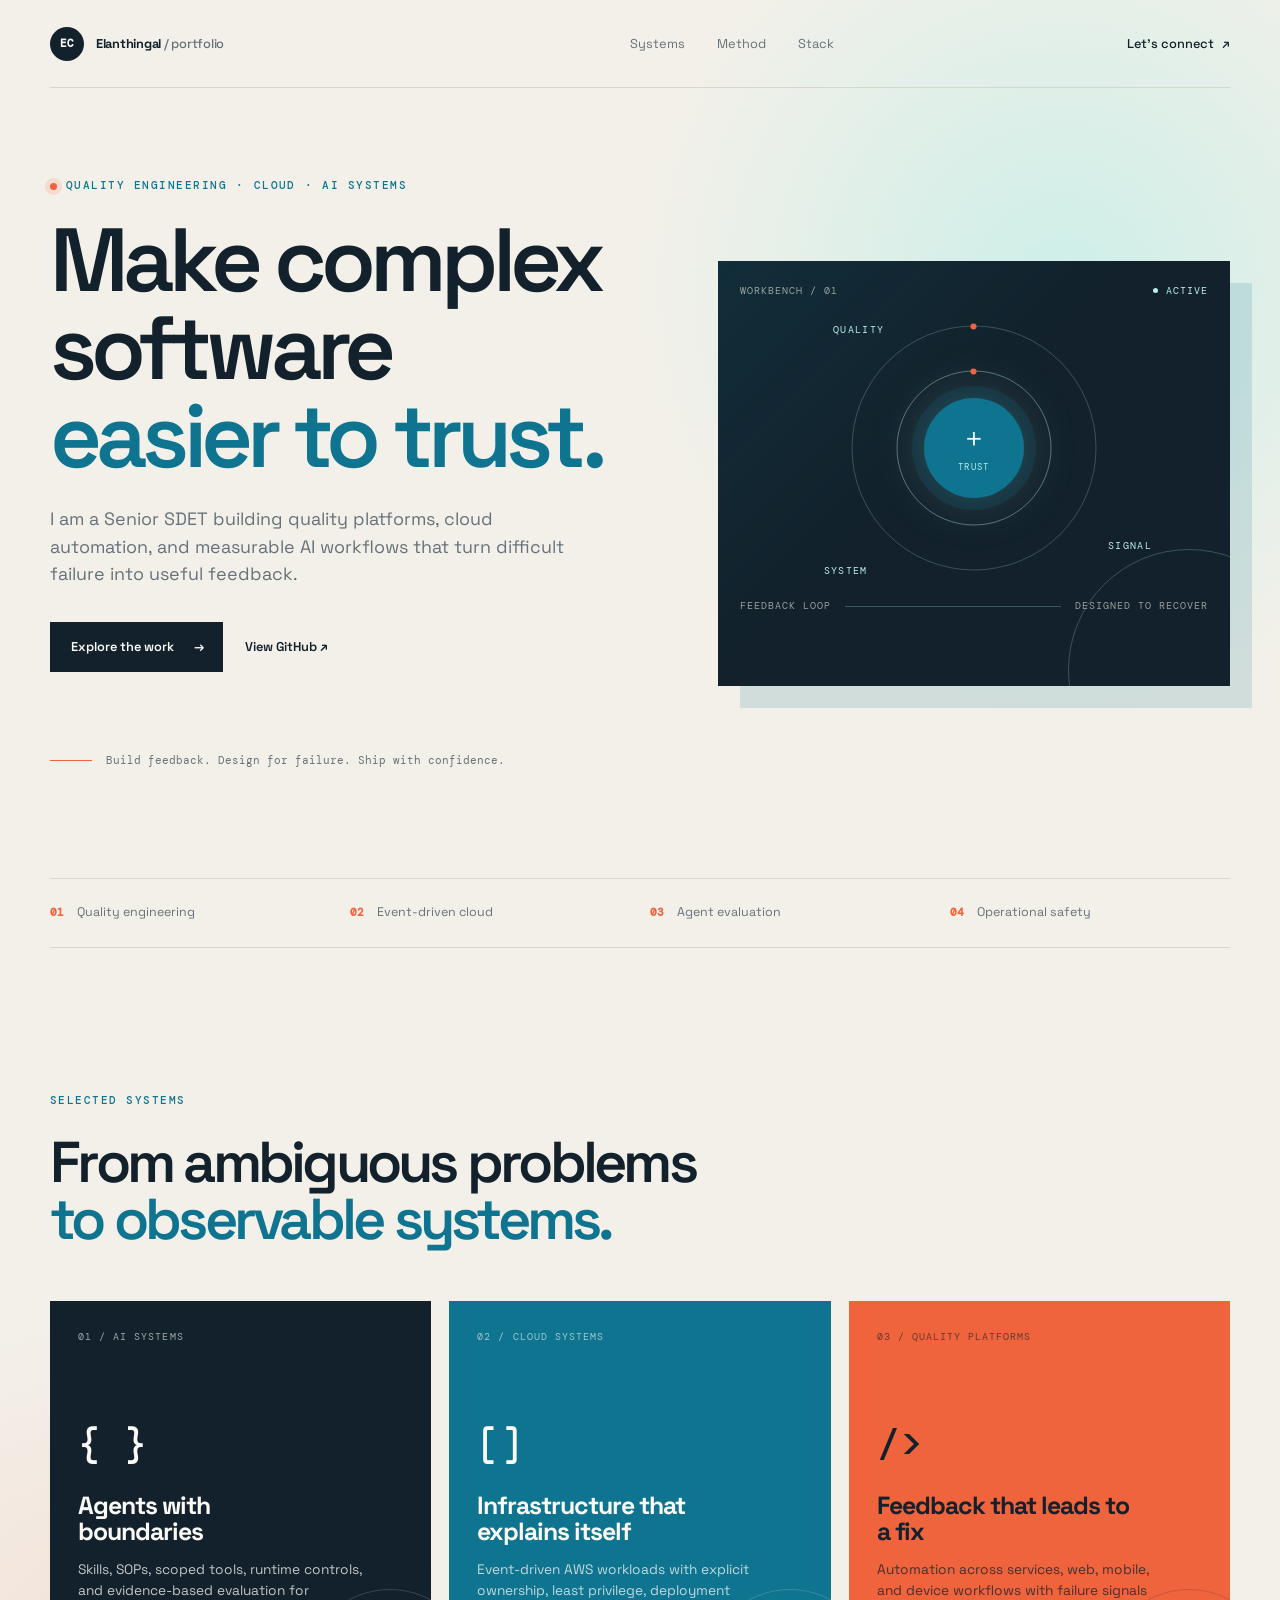
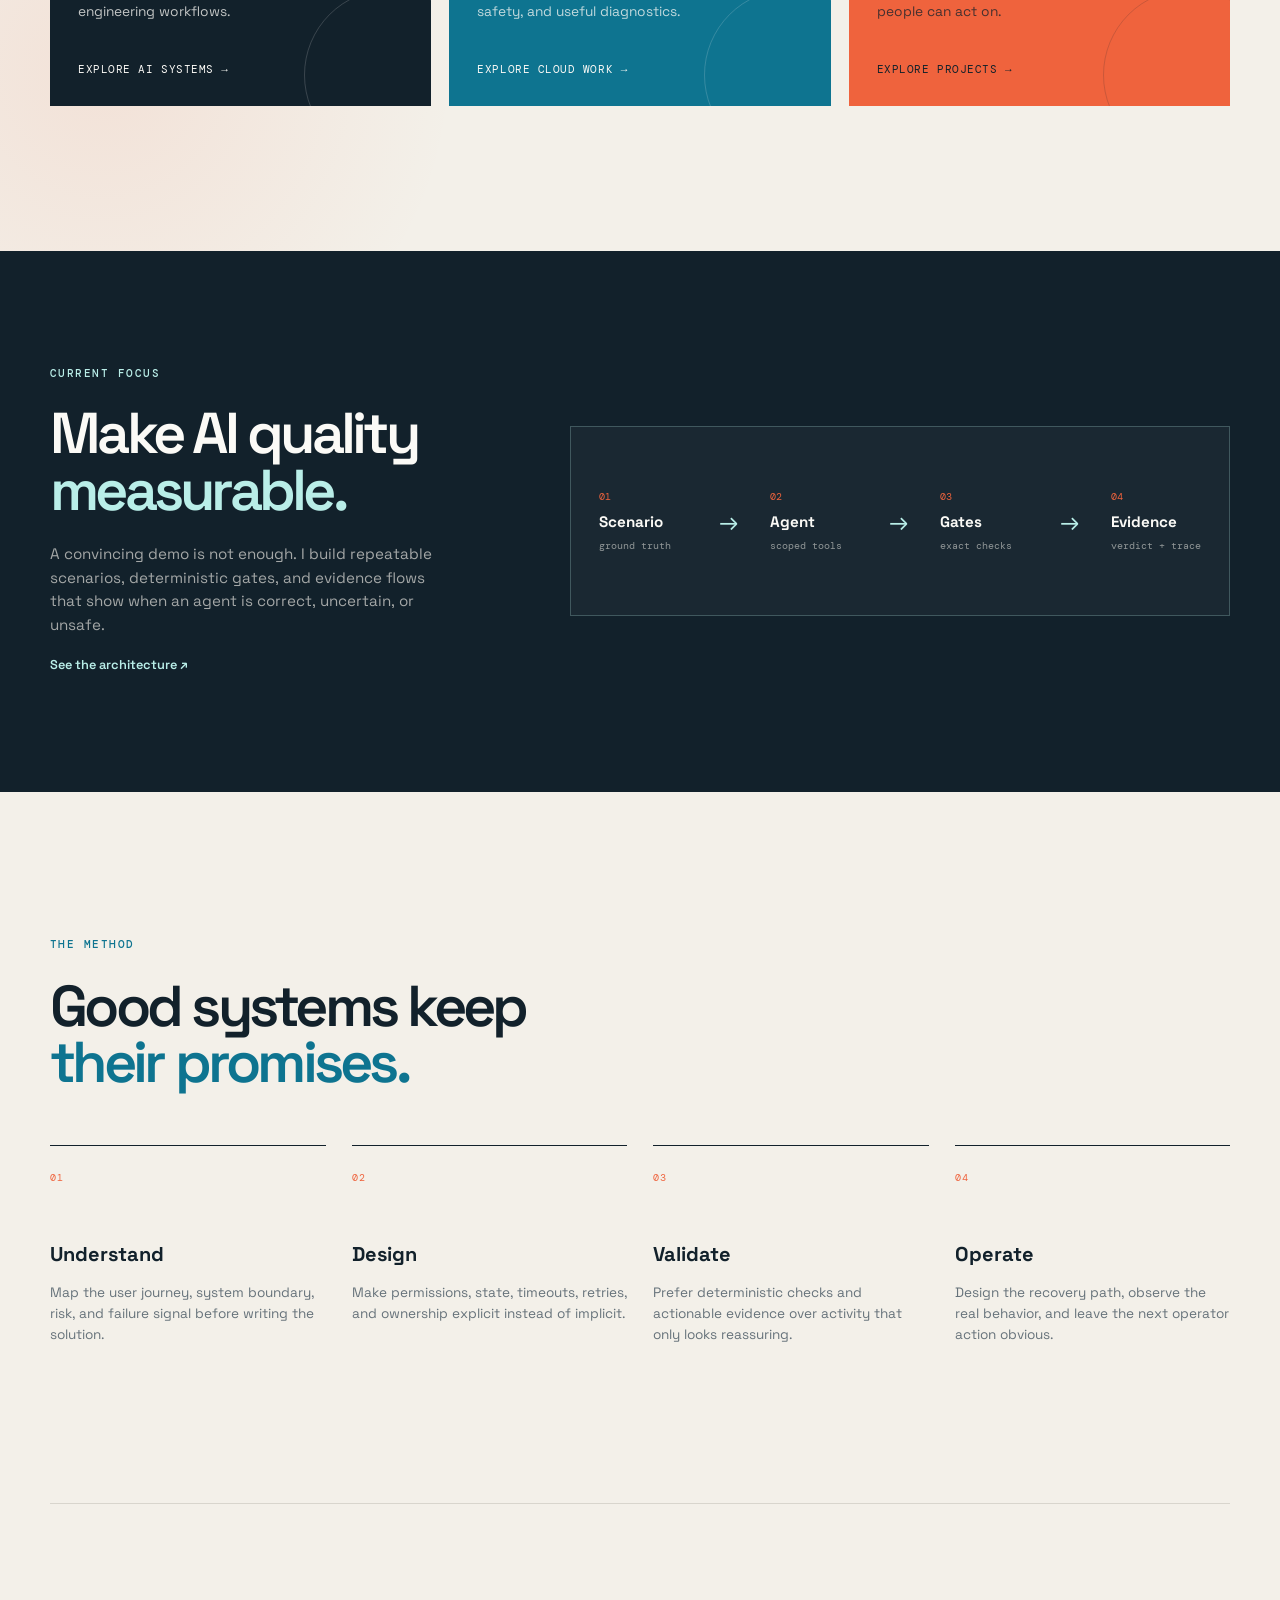
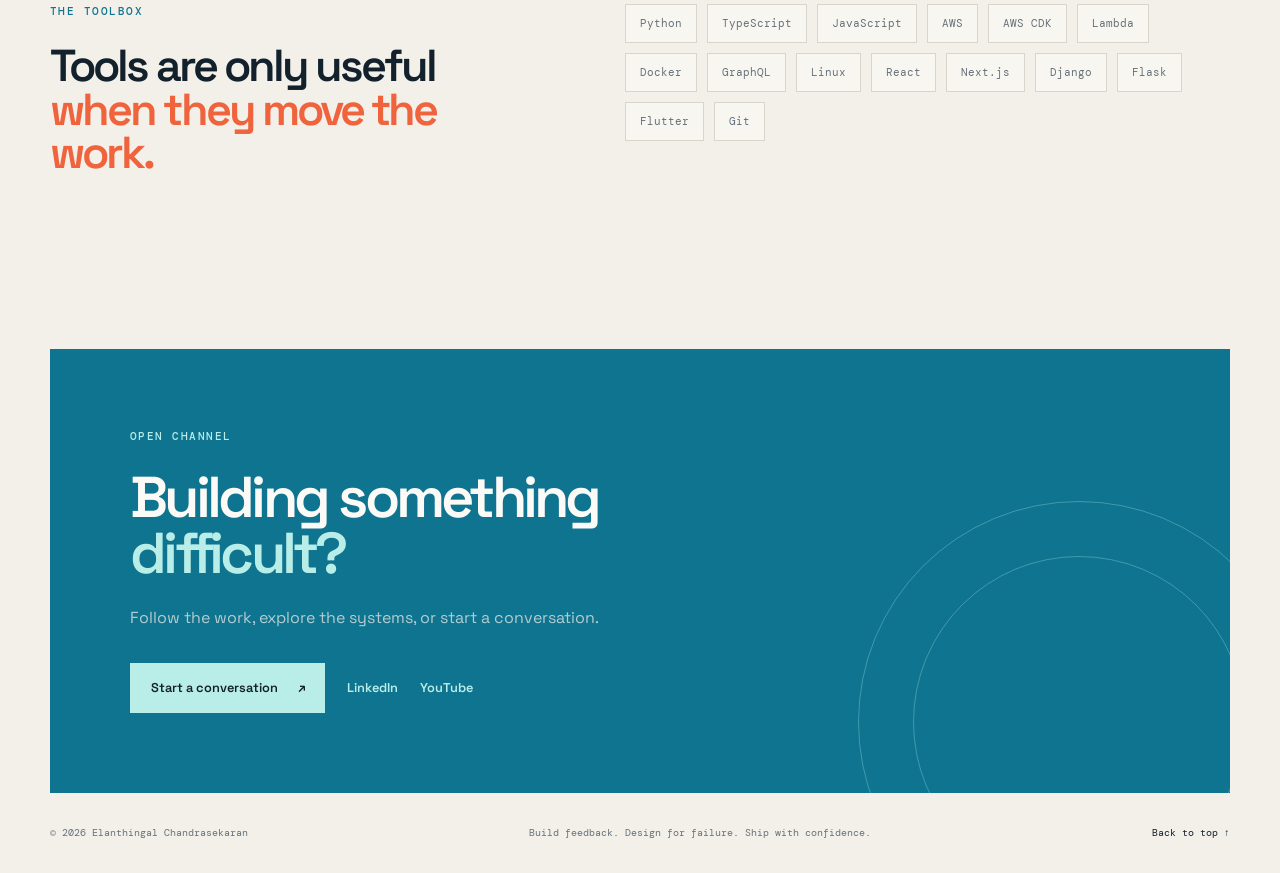
==== index.html @ f996d43c "Build visual portfolio landing page" ====
<!doctype html>
<html lang="en">
  <head>
    <meta charset="utf-8">
    <meta name="viewport" content="width=device-width, initial-scale=1">
    <meta name="description" content="Elanthingal Chandrasekaran builds quality engineering platforms, cloud automation, and measurable AI systems.">
    <meta name="theme-color" content="#f3f0e9">
    <title>Elanthingal Chandrasekaran | Engineering Systems</title>
    <link rel="stylesheet" href="styles.css">
  </head>
  <body>
    <div class="page-shell">
      <header class="topbar">
        <a class="brand" href="#top" aria-label="Elanthingal home">
          <span class="brand-mark">EC</span>
          <span>Elanthingal<span class="brand-muted"> / portfolio</span></span>
        </a>
        <nav class="desktop-nav" aria-label="Primary navigation">
          <a href="#systems">Systems</a>
          <a href="#method">Method</a>
          <a href="#stack">Stack</a>
        </nav>
        <a class="top-link" href="https://www.linkedin.com/in/elanthingal-chandrasekaran/">Let's connect <span aria-hidden="true">&#8599;</span></a>
      </header>

      <main id="top">
        <section class="hero section-grid">
          <div class="hero-copy reveal">
            <p class="eyebrow"><span class="pulse-dot"></span> QUALITY ENGINEERING <span>&middot;</span> CLOUD <span>&middot;</span> AI SYSTEMS</p>
            <h1>Make complex software <em>easier to trust.</em></h1>
            <p class="lede">
              I am a Senior SDET building quality platforms, cloud automation,
              and measurable AI workflows that turn difficult failure into
              useful feedback.
            </p>
            <div class="hero-actions">
              <a class="button button-dark" href="#systems">Explore the work <span aria-hidden="true">&rarr;</span></a>
              <a class="text-link" href="https://github.com/Elanthingal">View GitHub <span aria-hidden="true">&#8599;</span></a>
            </div>
            <div class="hero-note">
              <span class="note-rule"></span>
              <span>Build feedback. Design for failure. Ship with confidence.</span>
            </div>
          </div>

          <div class="signal-board reveal reveal-delay" aria-label="Engineering focus visual">
            <div class="board-topline">
              <span>WORKBENCH / 01</span>
              <span class="board-live"><span class="pulse-dot"></span> ACTIVE</span>
            </div>
            <div class="board-core">
              <div class="orbit orbit-large"></div>
              <div class="orbit orbit-small"></div>
              <div class="core-node">
                <span class="core-symbol">+</span>
                <small>TRUST</small>
              </div>
              <span class="orbit-label label-one">QUALITY</span>
              <span class="orbit-label label-two">SIGNAL</span>
              <span class="orbit-label label-three">SYSTEM</span>
            </div>
            <div class="board-footer">
              <span>feedback loop</span>
              <span class="board-line"></span>
              <span>designed to recover</span>
            </div>
          </div>
        </section>

        <section class="signal-strip" aria-label="Primary disciplines">
          <div><strong>01</strong><span>Quality engineering</span></div>
          <div><strong>02</strong><span>Event-driven cloud</span></div>
          <div><strong>03</strong><span>Agent evaluation</span></div>
          <div><strong>04</strong><span>Operational safety</span></div>
        </section>

        <section class="section" id="systems">
          <div class="section-heading reveal">
            <p class="eyebrow">SELECTED SYSTEMS</p>
            <h2>From ambiguous problems<br><em>to observable systems.</em></h2>
          </div>
          <div class="system-grid">
            <a class="system-card system-card-dark reveal" href="https://github.com/Elanthingal/Elanthingal/blob/main/ai.md">
              <div class="card-index">01 / AI SYSTEMS</div>
              <div class="card-icon">{ }</div>
              <h3>Agents with boundaries</h3>
              <p>Skills, SOPs, scoped tools, runtime controls, and evidence-based evaluation for engineering workflows.</p>
              <span class="card-link">Explore AI systems <span aria-hidden="true">&rarr;</span></span>
            </a>
            <a class="system-card system-card-teal reveal reveal-delay" href="https://github.com/Elanthingal/Elanthingal/blob/main/aws.md">
              <div class="card-index">02 / CLOUD SYSTEMS</div>
              <div class="card-icon">[]</div>
              <h3>Infrastructure that explains itself</h3>
              <p>Event-driven AWS workloads with explicit ownership, least privilege, deployment safety, and useful diagnostics.</p>
              <span class="card-link">Explore cloud work <span aria-hidden="true">&rarr;</span></span>
            </a>
            <a class="system-card system-card-orange reveal reveal-delay-two" href="https://github.com/Elanthingal/Elanthingal/blob/main/projects.md">
              <div class="card-index">03 / QUALITY PLATFORMS</div>
              <div class="card-icon">/&gt;</div>
              <h3>Feedback that leads to a fix</h3>
              <p>Automation across services, web, mobile, and device workflows with failure signals people can act on.</p>
              <span class="card-link">Explore projects <span aria-hidden="true">&rarr;</span></span>
            </a>
          </div>
        </section>

        <section class="focus-band">
          <div class="focus-intro reveal">
            <p class="eyebrow">CURRENT FOCUS</p>
            <h2>Make AI quality<br><em>measurable.</em></h2>
            <p>
              A convincing demo is not enough. I build repeatable scenarios,
              deterministic gates, and evidence flows that show when an agent
              is correct, uncertain, or unsafe.
            </p>
            <a class="text-link text-link-light" href="https://github.com/Elanthingal/Elanthingal/blob/main/ai.md">See the architecture <span aria-hidden="true">&#8599;</span></a>
          </div>
          <div class="pipeline reveal reveal-delay" aria-label="AI evaluation pipeline">
            <div class="pipeline-step">
              <span class="step-number">01</span>
              <strong>Scenario</strong>
              <small>ground truth</small>
            </div>
            <span class="pipeline-arrow" aria-hidden="true">&rarr;</span>
            <div class="pipeline-step">
              <span class="step-number">02</span>
              <strong>Agent</strong>
              <small>scoped tools</small>
            </div>
            <span class="pipeline-arrow" aria-hidden="true">&rarr;</span>
            <div class="pipeline-step">
              <span class="step-number">03</span>
              <strong>Gates</strong>
              <small>exact checks</small>
            </div>
            <span class="pipeline-arrow" aria-hidden="true">&rarr;</span>
            <div class="pipeline-step">
              <span class="step-number">04</span>
              <strong>Evidence</strong>
              <small>verdict + trace</small>
            </div>
          </div>
        </section>

        <section class="section method-section" id="method">
          <div class="section-heading reveal">
            <p class="eyebrow">THE METHOD</p>
            <h2>Good systems keep<br><em>their promises.</em></h2>
          </div>
          <div class="method-grid">
            <div class="method-item reveal">
              <span class="method-number">01</span>
              <h3>Understand</h3>
              <p>Map the user journey, system boundary, risk, and failure signal before writing the solution.</p>
            </div>
            <div class="method-item reveal reveal-delay">
              <span class="method-number">02</span>
              <h3>Design</h3>
              <p>Make permissions, state, timeouts, retries, and ownership explicit instead of implicit.</p>
            </div>
            <div class="method-item reveal reveal-delay-two">
              <span class="method-number">03</span>
              <h3>Validate</h3>
              <p>Prefer deterministic checks and actionable evidence over activity that only looks reassuring.</p>
            </div>
            <div class="method-item reveal reveal-delay">
              <span class="method-number">04</span>
              <h3>Operate</h3>
              <p>Design the recovery path, observe the real behavior, and leave the next operator action obvious.</p>
            </div>
          </div>
        </section>

        <section class="stack-section" id="stack">
          <div class="stack-heading">
            <p class="eyebrow">THE TOOLBOX</p>
            <h2>Tools are only useful<br><em>when they move the work.</em></h2>
          </div>
          <div class="stack-list" aria-label="Technology stack">
            <span>Python</span>
            <span>TypeScript</span>
            <span>JavaScript</span>
            <span>AWS</span>
            <span>AWS CDK</span>
            <span>Lambda</span>
            <span>Docker</span>
            <span>GraphQL</span>
            <span>Linux</span>
            <span>React</span>
            <span>Next.js</span>
            <span>Django</span>
            <span>Flask</span>
            <span>Flutter</span>
            <span>Git</span>
          </div>
        </section>

        <section class="contact-panel reveal">
          <p class="eyebrow">OPEN CHANNEL</p>
          <h2>Building something<br><em>difficult?</em></h2>
          <p>Follow the work, explore the systems, or start a conversation.</p>
          <div class="contact-actions">
          <a class="button button-light" href="https://www.linkedin.com/in/elanthingal-chandrasekaran/">Start a conversation <span aria-hidden="true">&#8599;</span></a>
            <a class="text-link text-link-light" href="https://www.linkedin.com/in/elanthingal-chandrasekaran/">LinkedIn</a>
            <a class="text-link text-link-light" href="https://www.youtube.com/@elanthingalc">YouTube</a>
          </div>
        </section>
      </main>

      <footer class="footer">
        <span>&copy; 2026 Elanthingal Chandrasekaran</span>
        <span>Build feedback. Design for failure. Ship with confidence.</span>
        <a href="#top">Back to top &uarr;</a>
      </footer>
    </div>
  </body>
</html>
---- styles.css ----
@import url("https://fonts.googleapis.com/css2?family=DM+Mono:wght@400;500&family=Space+Grotesk:wght@400;500;600;700&display=swap");

:root {
  --paper: #f3f0e9;
  --paper-light: #fbfaf6;
  --ink: #12212b;
  --muted: #66727a;
  --line: #d8d5cd;
  --teal: #0e7490;
  --teal-light: #b9eee8;
  --orange: #ef633d;
  --dark: #12212b;
  --mono: "DM Mono", "SFMono-Regular", Consolas, monospace;
  --sans: "Space Grotesk", "Avenir Next", "Segoe UI", sans-serif;
}

* {
  box-sizing: border-box;
}

html {
  scroll-behavior: smooth;
}

body {
  margin: 0;
  color: var(--ink);
  background:
    radial-gradient(circle at 83% 7%, rgba(185, 238, 232, .65), transparent 27rem),
    radial-gradient(circle at 8% 41%, rgba(239, 99, 61, .10), transparent 22rem),
    var(--paper);
  font-family: var(--sans);
  line-height: 1.55;
}

a {
  color: inherit;
  text-decoration: none;
}

.page-shell {
  width: min(1180px, calc(100% - 48px));
  margin: 0 auto;
}

.topbar {
  display: flex;
  align-items: center;
  justify-content: space-between;
  min-height: 88px;
  border-bottom: 1px solid var(--line);
  font-size: .8rem;
}

.brand,
.top-link,
.desktop-nav {
  display: flex;
  align-items: center;
}

.brand {
  gap: 12px;
  font-weight: 700;
  letter-spacing: -.02em;
}

.brand-mark {
  display: grid;
  width: 34px;
  height: 34px;
  place-items: center;
  color: var(--paper-light);
  background: var(--ink);
  border-radius: 50%;
  font-family: var(--mono);
  font-size: .68rem;
}

.brand-muted,
.top-link {
  color: var(--muted);
  font-weight: 500;
}

.desktop-nav {
  gap: 32px;
  margin-left: 7rem;
  color: var(--muted);
}

.desktop-nav a,
.top-link,
.text-link,
.card-link,
.footer a {
  transition: color .2s ease, transform .2s ease;
}

.desktop-nav a:hover,
.top-link:hover,
.text-link:hover,
.card-link:hover,
.footer a:hover {
  color: var(--orange);
}

.top-link {
  gap: 8px;
  color: var(--ink);
}

.hero {
  display: grid;
  grid-template-columns: minmax(0, 1.06fr) minmax(360px, .94fr);
  gap: 7vw;
  align-items: center;
  min-height: 650px;
  padding: 90px 0 110px;
}

.eyebrow {
  display: flex;
  align-items: center;
  gap: 9px;
  margin: 0 0 23px;
  color: var(--teal);
  font-family: var(--mono);
  font-size: .66rem;
  font-weight: 500;
  letter-spacing: .14em;
}

.pulse-dot {
  display: inline-block;
  width: 7px;
  height: 7px;
  background: var(--orange);
  border-radius: 50%;
  box-shadow: 0 0 0 5px rgba(239, 99, 61, .14);
}

h1,
h2,
h3,
p {
  margin-top: 0;
}

h1,
h2 {
  margin-bottom: 24px;
  font-weight: 600;
  letter-spacing: -.065em;
  line-height: .98;
}

h1 {
  max-width: 710px;
  font-size: clamp(3.5rem, 7vw, 6.65rem);
}

h2 {
  font-size: clamp(2.45rem, 4.5vw, 4.6rem);
}

h1 em,
h2 em {
  color: var(--teal);
  font-style: normal;
}

.lede {
  max-width: 520px;
  margin-bottom: 34px;
  color: var(--muted);
  font-size: 1.12rem;
}

.hero-actions,
.contact-actions {
  display: flex;
  flex-wrap: wrap;
  align-items: center;
  gap: 22px;
}

.button {
  display: inline-flex;
  align-items: center;
  gap: 20px;
  padding: 14px 18px 14px 20px;
  border: 1px solid transparent;
  font-size: .8rem;
  font-weight: 600;
  transition: transform .2s ease, background .2s ease;
}

.button:hover {
  transform: translateY(-3px);
}

.button-dark {
  color: var(--paper-light);
  background: var(--ink);
}

.button-dark:hover {
  background: var(--teal);
}

.button-light {
  color: var(--ink);
  background: var(--teal-light);
}

.text-link {
  color: var(--ink);
  font-size: .8rem;
  font-weight: 600;
}

.hero-note {
  display: flex;
  align-items: center;
  gap: 14px;
  margin-top: 80px;
  color: var(--muted);
  font-family: var(--mono);
  font-size: .67rem;
}

.note-rule {
  width: 42px;
  height: 1px;
  background: var(--orange);
}

.signal-board {
  position: relative;
  min-height: 425px;
  padding: 22px;
  overflow: hidden;
  color: var(--paper-light);
  background:
    linear-gradient(135deg, rgba(14, 116, 144, .15), transparent 45%),
    var(--dark);
  box-shadow: 22px 22px 0 rgba(14, 116, 144, .15);
}

.signal-board::after {
  position: absolute;
  right: -80px;
  bottom: -105px;
  width: 240px;
  height: 240px;
  border: 1px solid rgba(185, 238, 232, .24);
  border-radius: 50%;
  content: "";
}

.board-topline,
.board-footer {
  display: flex;
  align-items: center;
  justify-content: space-between;
  color: rgba(243, 240, 233, .6);
  font-family: var(--mono);
  font-size: .63rem;
  letter-spacing: .1em;
  text-transform: uppercase;
}

.board-live {
  display: flex;
  align-items: center;
  gap: 8px;
  color: var(--teal-light);
}

.board-live .pulse-dot {
  width: 5px;
  height: 5px;
  background: var(--teal-light);
  box-shadow: none;
}

.board-core {
  position: relative;
  height: 300px;
}

.orbit {
  position: absolute;
  top: 50%;
  left: 50%;
  border: 1px solid rgba(185, 238, 232, .23);
  border-radius: 50%;
  transform: translate(-50%, -50%);
}

.orbit::before {
  position: absolute;
  top: 0;
  left: 50%;
  width: 6px;
  height: 6px;
  background: var(--orange);
  border-radius: 50%;
  content: "";
  transform: translate(-50%, -50%);
}

.orbit-large {
  width: 245px;
  height: 245px;
  animation: spin 22s linear infinite;
}

.orbit-small {
  width: 155px;
  height: 155px;
  border-color: rgba(185, 238, 232, .4);
  animation: spin-reverse 16s linear infinite;
}

.core-node {
  position: absolute;
  top: 50%;
  left: 50%;
  display: grid;
  width: 100px;
  height: 100px;
  place-content: center;
  text-align: center;
  background: var(--teal);
  border-radius: 50%;
  box-shadow: 0 0 0 12px rgba(14, 116, 144, .17), 0 0 55px rgba(185, 238, 232, .22);
  transform: translate(-50%, -50%);
}

.core-symbol {
  font-size: 2rem;
  font-weight: 300;
  line-height: 1;
}

.core-node small {
  margin-top: 5px;
  color: var(--teal-light);
  font-family: var(--mono);
  font-size: .58rem;
  letter-spacing: .15em;
}

.orbit-label {
  position: absolute;
  color: var(--teal-light);
  font-family: var(--mono);
  font-size: .61rem;
  letter-spacing: .13em;
}

.label-one {
  top: 24px;
  left: 20%;
}

.label-two {
  right: 12%;
  bottom: 45px;
}

.label-three {
  bottom: 20px;
  left: 18%;
}

.board-footer {
  gap: 14px;
}

.board-line {
  flex: 1;
  height: 1px;
  background: rgba(185, 238, 232, .25);
}

.signal-strip {
  display: grid;
  grid-template-columns: repeat(4, 1fr);
  gap: 20px;
  padding: 24px 0;
  border-top: 1px solid var(--line);
  border-bottom: 1px solid var(--line);
}

.signal-strip div {
  display: flex;
  align-items: baseline;
  gap: 13px;
}

.signal-strip strong {
  color: var(--orange);
  font-family: var(--mono);
  font-size: .7rem;
}

.signal-strip span {
  color: var(--muted);
  font-size: .78rem;
}

.section {
  padding: 145px 0;
}

.section-heading {
  margin-bottom: 54px;
}

.section-heading .eyebrow {
  margin-bottom: 25px;
}

.system-grid {
  display: grid;
  grid-template-columns: repeat(3, 1fr);
  gap: 18px;
}

.system-card {
  position: relative;
  display: flex;
  min-height: 405px;
  flex-direction: column;
  padding: 28px;
  overflow: hidden;
  transition: transform .25s ease, box-shadow .25s ease;
}

.system-card:hover {
  box-shadow: 12px 12px 0 rgba(18, 33, 43, .12);
  transform: translateY(-8px);
}

.system-card-dark {
  color: var(--paper-light);
  background: var(--dark);
}

.system-card-teal {
  color: var(--paper-light);
  background: var(--teal);
}

.system-card-orange {
  color: var(--ink);
  background: var(--orange);
}

.system-card::after {
  position: absolute;
  right: -45px;
  bottom: -55px;
  width: 170px;
  height: 170px;
  border: 1px solid currentColor;
  border-radius: 50%;
  content: "";
  opacity: .17;
}

.card-index,
.method-number {
  font-family: var(--mono);
  font-size: .65rem;
  letter-spacing: .1em;
}

.card-index {
  opacity: .62;
}

.card-icon {
  margin: 70px 0 18px;
  font-family: var(--mono);
  font-size: 2.4rem;
  font-weight: 500;
}

.system-card h3 {
  max-width: 260px;
  margin-bottom: 14px;
  font-size: 1.55rem;
  letter-spacing: -.04em;
  line-height: 1.05;
}

.system-card p {
  max-width: 300px;
  margin-bottom: 30px;
  font-size: .86rem;
  opacity: .76;
}

.card-link {
  position: relative;
  z-index: 1;
  margin-top: auto;
  font-family: var(--mono);
  font-size: .68rem;
  letter-spacing: .05em;
  text-transform: uppercase;
}

.focus-band {
  display: grid;
  grid-template-columns: .8fr 1.2fr;
  gap: 80px;
  align-items: center;
  margin: 0 calc(50% - 50vw);
  padding: 115px max(24px, calc((100vw - 1180px) / 2));
  color: var(--paper-light);
  background: var(--dark);
}

.focus-intro .eyebrow {
  color: var(--teal-light);
}

.focus-intro h2 {
  color: var(--paper-light);
}

.focus-intro h2 em {
  color: var(--teal-light);
}

.focus-intro > p:not(.eyebrow) {
  max-width: 400px;
  color: rgba(243, 240, 233, .65);
  font-size: .95rem;
}

.text-link-light {
  color: var(--teal-light);
}

.pipeline {
  display: flex;
  align-items: center;
  justify-content: space-between;
  gap: 14px;
  min-height: 190px;
  padding: 28px;
  border: 1px solid rgba(185, 238, 232, .24);
  background: rgba(255, 255, 255, .035);
}

.pipeline-step {
  display: flex;
  min-width: 88px;
  flex-direction: column;
  gap: 5px;
}

.step-number {
  color: var(--orange);
  font-family: var(--mono);
  font-size: .65rem;
}

.pipeline-step strong {
  font-size: .95rem;
}

.pipeline-step small {
  color: rgba(243, 240, 233, .55);
  font-family: var(--mono);
  font-size: .62rem;
}

.pipeline-arrow {
  color: var(--teal-light);
  font-size: 1.5rem;
}

.method-grid {
  display: grid;
  grid-template-columns: repeat(4, 1fr);
  gap: 26px;
}

.method-item {
  padding-top: 18px;
  border-top: 1px solid var(--ink);
}

.method-number {
  color: var(--orange);
}

.method-item h3 {
  margin: 50px 0 12px;
  font-size: 1.25rem;
}

.method-item p {
  color: var(--muted);
  font-size: .85rem;
}

.stack-section {
  display: grid;
  grid-template-columns: .9fr 1.1fr;
  gap: 80px;
  padding: 100px 0 150px;
  border-top: 1px solid var(--line);
}

.stack-heading h2 {
  font-size: clamp(2rem, 3.5vw, 3.4rem);
}

.stack-heading h2 em {
  color: var(--orange);
}

.stack-list {
  display: flex;
  align-content: flex-start;
  flex-wrap: wrap;
  gap: 10px;
}

.stack-list span {
  padding: 10px 14px;
  border: 1px solid var(--line);
  color: var(--muted);
  background: rgba(255, 255, 255, .35);
  font-family: var(--mono);
  font-size: .68rem;
  transition: color .2s ease, border-color .2s ease, transform .2s ease;
}

.stack-list span:hover {
  border-color: var(--teal);
  color: var(--teal);
  transform: translateY(-3px);
}

.contact-panel {
  position: relative;
  padding: 80px;
  overflow: hidden;
  color: var(--paper-light);
  background:
    linear-gradient(120deg, rgba(14, 116, 144, .9), rgba(14, 116, 144, .55)),
    var(--teal);
}

.contact-panel::after,
.contact-panel::before {
  position: absolute;
  right: -70px;
  bottom: -150px;
  width: 440px;
  height: 440px;
  border: 1px solid rgba(185, 238, 232, .3);
  border-radius: 50%;
  content: "";
}

.contact-panel::before {
  right: -15px;
  bottom: -95px;
  width: 330px;
  height: 330px;
}

.contact-panel .eyebrow {
  color: var(--teal-light);
}

.contact-panel h2 {
  position: relative;
  z-index: 1;
  color: var(--paper-light);
}

.contact-panel h2 em {
  color: var(--teal-light);
}

.contact-panel > p:not(.eyebrow) {
  position: relative;
  z-index: 1;
  color: rgba(243, 240, 233, .72);
}

.contact-actions {
  position: relative;
  z-index: 1;
  margin-top: 33px;
}

.footer {
  display: flex;
  align-items: center;
  justify-content: space-between;
  gap: 20px;
  padding: 32px 0;
  color: var(--muted);
  font-family: var(--mono);
  font-size: .62rem;
}

.footer a {
  color: var(--ink);
}

.reveal {
  animation: reveal .75s both;
}

.reveal-delay {
  animation-delay: .12s;
}

.reveal-delay-two {
  animation-delay: .24s;
}

@keyframes reveal {
  from {
    opacity: 0;
    transform: translateY(18px);
  }
  to {
    opacity: 1;
    transform: translateY(0);
  }
}

@keyframes spin {
  to {
    transform: translate(-50%, -50%) rotate(360deg);
  }
}

@keyframes spin-reverse {
  to {
    transform: translate(-50%, -50%) rotate(-360deg);
  }
}

@media (prefers-reduced-motion: reduce) {
  html {
    scroll-behavior: auto;
  }

  *,
  *::before,
  *::after {
    animation-duration: .01ms !important;
    animation-iteration-count: 1 !important;
    transition-duration: .01ms !important;
  }
}

@media (max-width: 900px) {
  .hero {
    grid-template-columns: 1fr;
    gap: 60px;
    padding: 75px 0 90px;
  }

  .signal-board {
    max-width: 620px;
  }

  .focus-band,
  .stack-section {
    grid-template-columns: 1fr;
    gap: 50px;
  }

  .focus-band {
    padding-top: 90px;
    padding-bottom: 90px;
  }
}

@media (max-width: 680px) {
  .page-shell {
    width: min(100% - 32px, 560px);
  }

  .topbar {
    min-height: 72px;
  }

  .desktop-nav {
    display: none;
  }

  .brand-muted {
    display: none;
  }

  h1 {
    font-size: clamp(3.1rem, 15vw, 5rem);
  }

  .signal-strip,
  .system-grid,
  .method-grid {
    grid-template-columns: 1fr 1fr;
  }

  .signal-strip {
    gap: 20px 10px;
  }

  .signal-strip div {
    gap: 9px;
  }

  .signal-strip span {
    font-size: .7rem;
  }

  .system-card {
    min-height: 350px;
    padding: 22px;
  }

  .system-card:last-child {
    grid-column: span 2;
  }

  .card-icon {
    margin-top: 50px;
  }

  .pipeline {
    display: grid;
    grid-template-columns: 1fr 1fr;
    gap: 26px 12px;
  }

  .pipeline-arrow {
    display: none;
  }

  .contact-panel {
    padding: 55px 28px;
  }

  .footer {
    align-items: flex-start;
    flex-direction: column;
  }
}
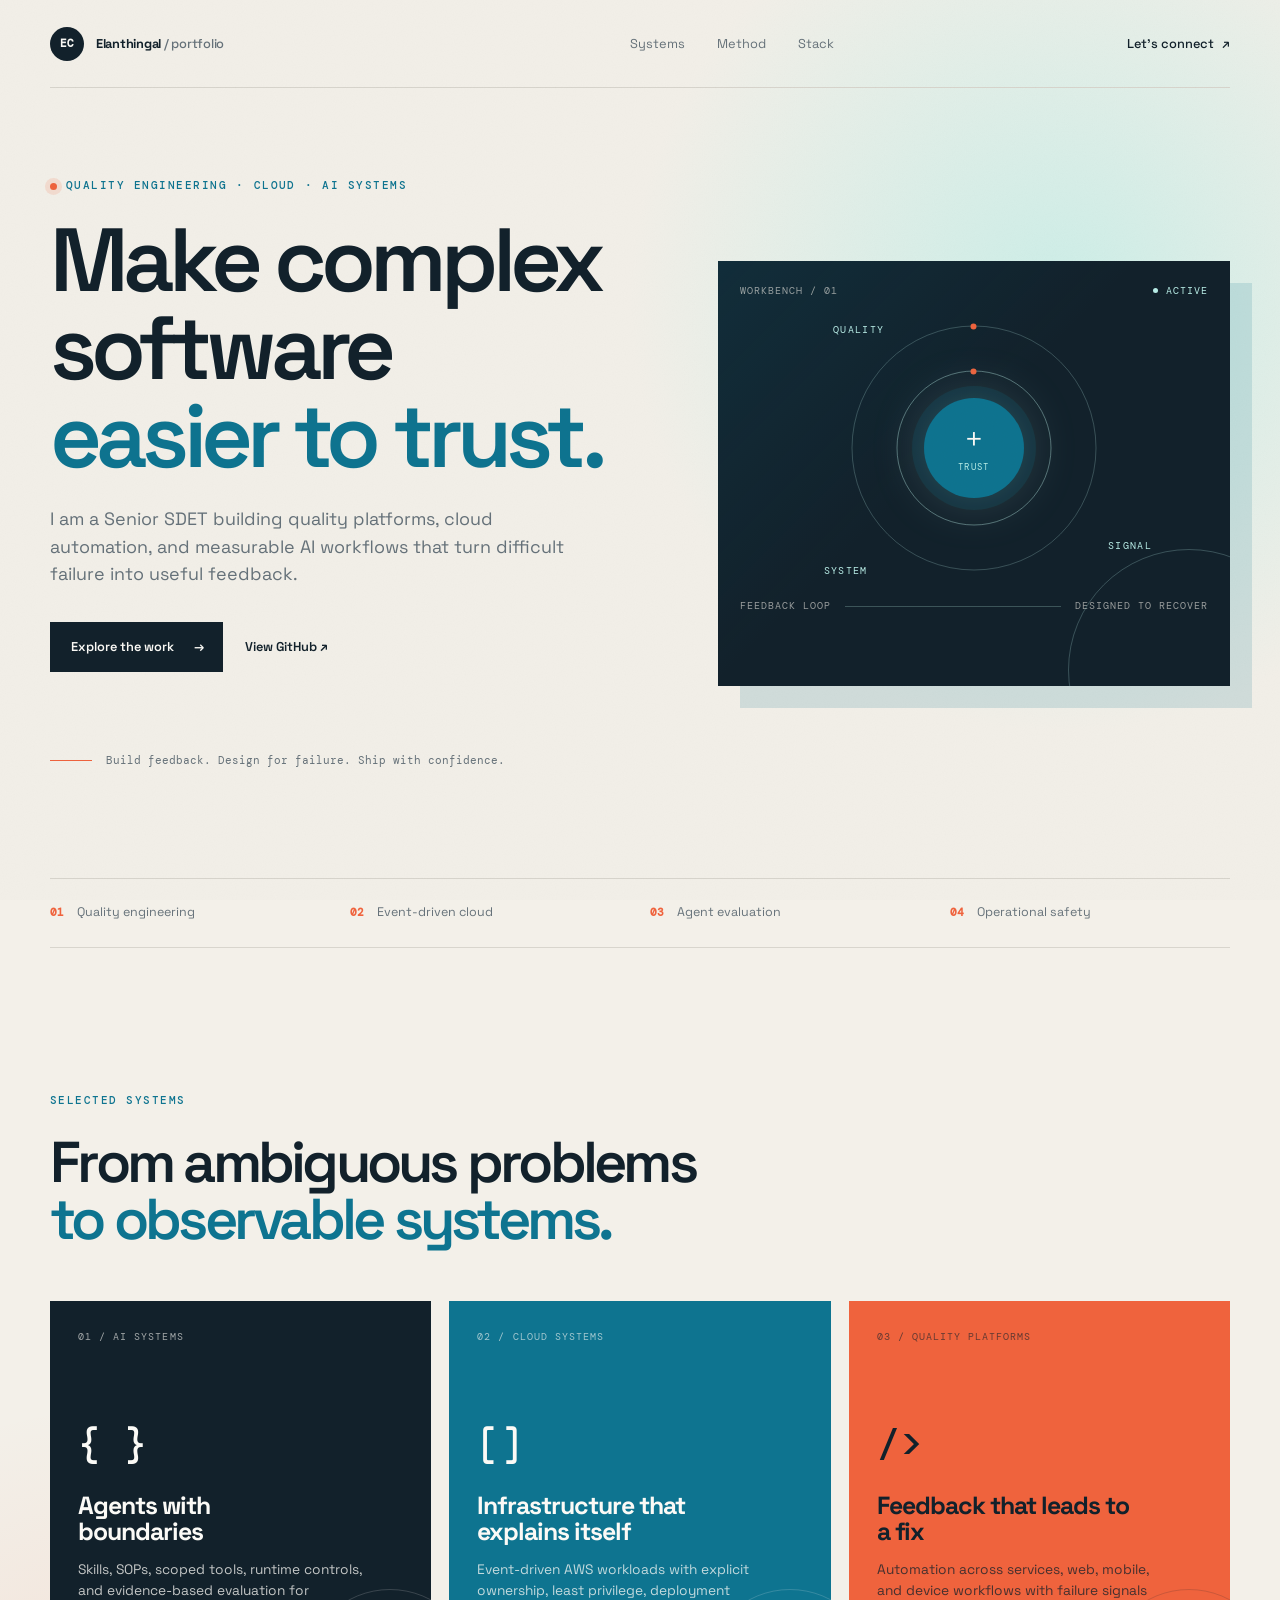
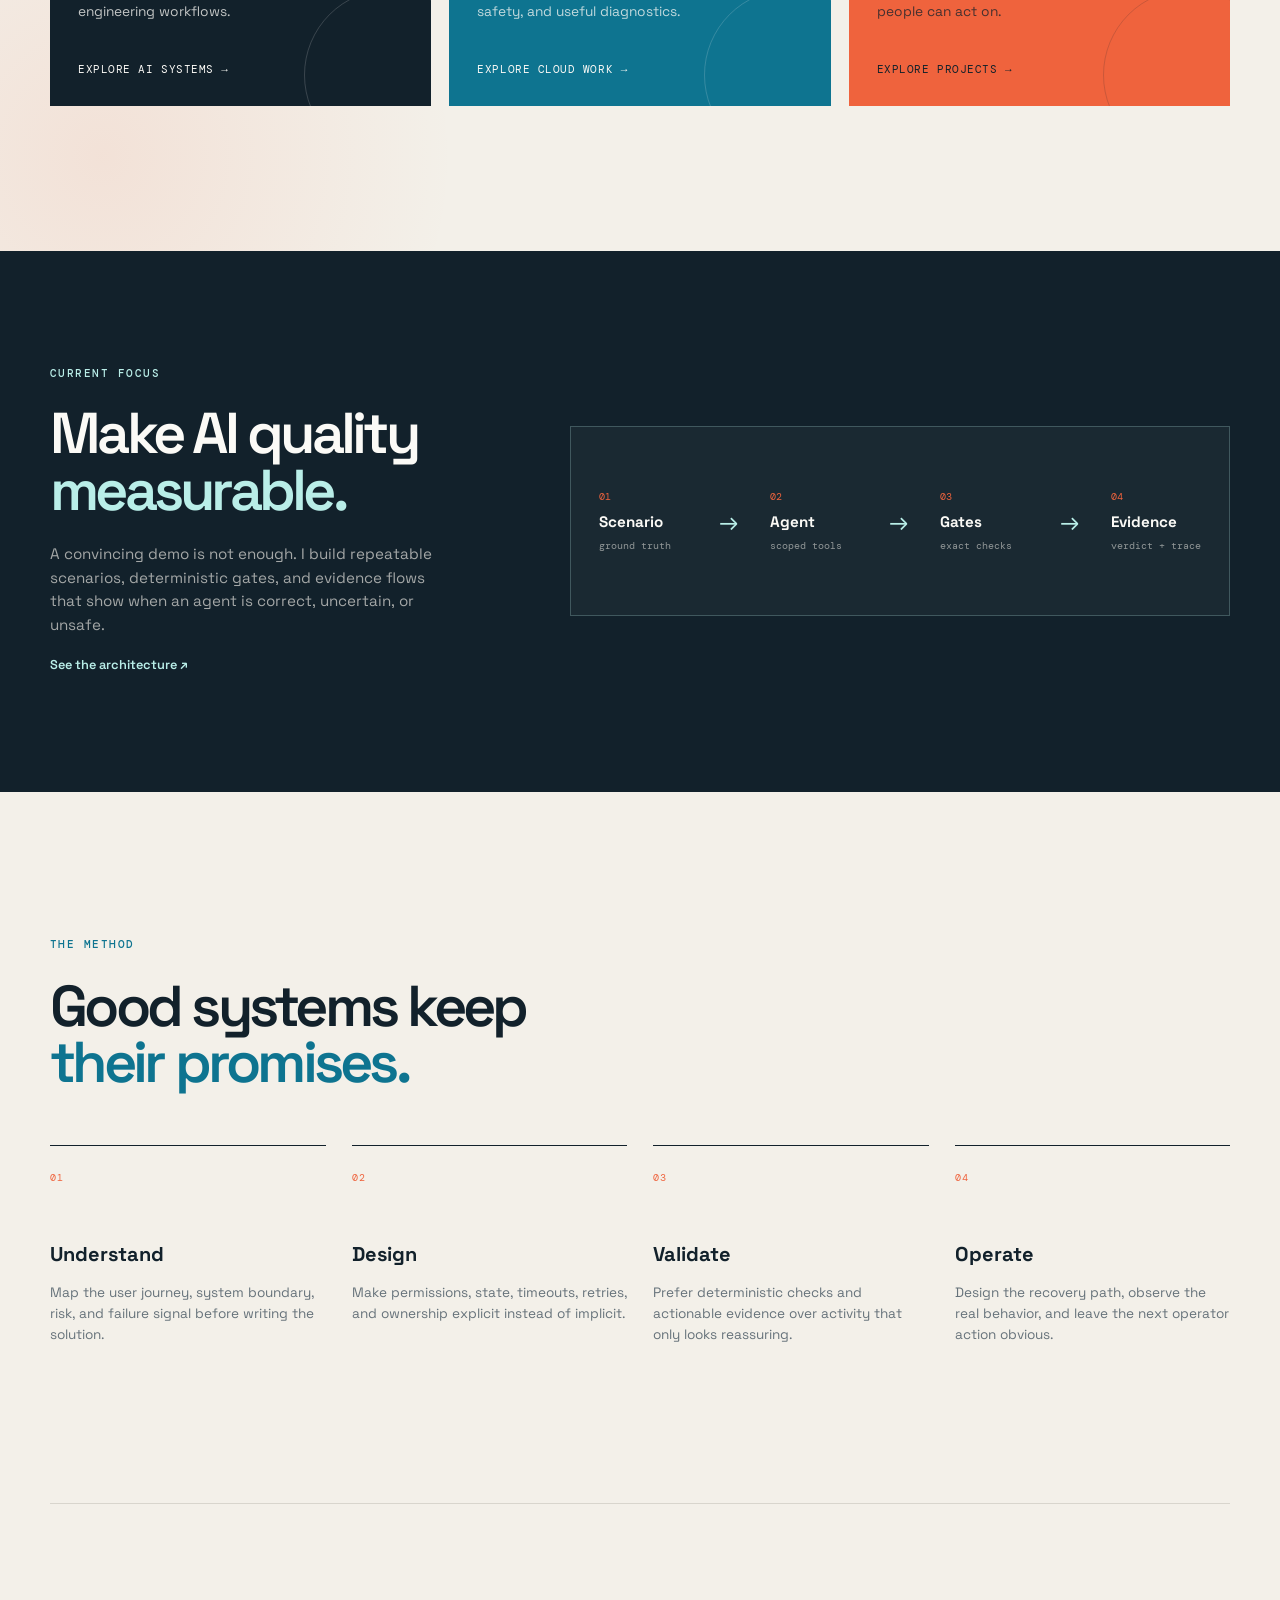
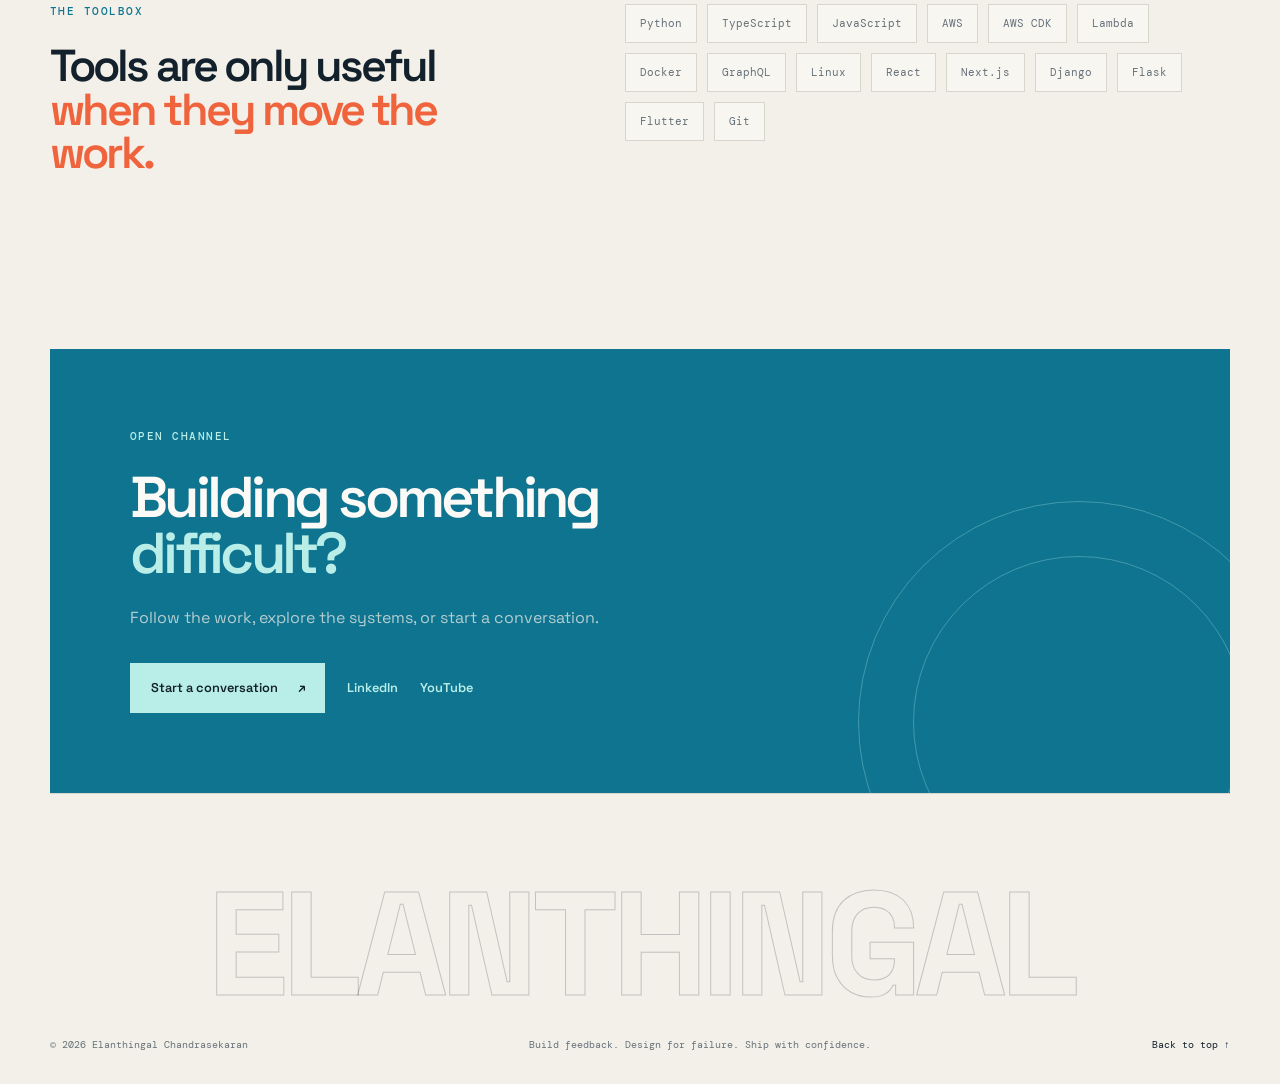
==== commit e87d1790: "Design pass: grain texture, scroll reveals, footer wordmark, micro-interactions; README: inline tech" ====
--- a/index.html
+++ b/index.html
@@ -5,10 +5,20 @@
     <meta name="viewport" content="width=device-width, initial-scale=1">
     <meta name="description" content="Elanthingal Chandrasekaran builds quality engineering platforms, cloud automation, and measurable AI systems.">
     <meta name="theme-color" content="#f3f0e9">
+    <meta property="og:type" content="website">
+    <meta property="og:title" content="Elanthingal Chandrasekaran | Engineering Systems">
+    <meta property="og:description" content="Quality engineering platforms, cloud automation, and measurable AI systems.">
+    <meta property="og:url" content="https://elanthingal.github.io/">
+    <meta name="twitter:card" content="summary">
     <title>Elanthingal Chandrasekaran | Engineering Systems</title>
+    <link rel="icon" href="data:image/svg+xml,%3Csvg xmlns='http://www.w3.org/2000/svg' viewBox='0 0 32 32'%3E%3Ccircle cx='16' cy='16' r='16' fill='%2312212b'/%3E%3Ctext x='16' y='21' text-anchor='middle' font-family='monospace' font-size='12' fill='%23fbfaf6'%3EEC%3C/text%3E%3C/svg%3E">
+    <link rel="preconnect" href="https://fonts.googleapis.com">
+    <link rel="preconnect" href="https://fonts.gstatic.com" crossorigin>
+    <link rel="stylesheet" href="https://fonts.googleapis.com/css2?family=DM+Mono:wght@400;500&amp;family=Space+Grotesk:wght@400;500;600;700&amp;display=swap">
     <link rel="stylesheet" href="styles.css">
   </head>
   <body>
+    <a class="skip-link" href="#top">Skip to content</a>
     <div class="page-shell">
       <header class="topbar">
         <a class="brand" href="#top" aria-label="Elanthingal home">
@@ -207,11 +217,27 @@
         </section>
       </main>
 
+      <span class="footer-wordmark" aria-hidden="true">ELANTHINGAL</span>
       <footer class="footer">
         <span>&copy; 2026 Elanthingal Chandrasekaran</span>
         <span>Build feedback. Design for failure. Ship with confidence.</span>
         <a href="#top">Back to top &uarr;</a>
       </footer>
     </div>
+    <script>
+      (function () {
+        if (window.matchMedia("(prefers-reduced-motion: reduce)").matches || !("IntersectionObserver" in window)) return;
+        document.documentElement.classList.add("js");
+        var observer = new IntersectionObserver(function (entries) {
+          entries.forEach(function (entry) {
+            if (entry.isIntersecting) {
+              entry.target.classList.add("is-visible");
+              observer.unobserve(entry.target);
+            }
+          });
+        }, { threshold: 0.12, rootMargin: "0px 0px -40px 0px" });
+        document.querySelectorAll(".reveal").forEach(function (el) { observer.observe(el); });
+      })();
+    </script>
   </body>
 </html>
--- a/styles.css
+++ b/styles.css
@@ -1,5 +1,3 @@
-@import url("https://fonts.googleapis.com/css2?family=DM+Mono:wght@400;500&family=Space+Grotesk:wght@400;500;600;700&display=swap");
-
 :root {
   --paper: #f3f0e9;
   --paper-light: #fbfaf6;
@@ -22,8 +20,14 @@
   scroll-behavior: smooth;
 }
 
+::selection {
+  color: var(--paper-light);
+  background: var(--teal);
+}
+
 body {
   margin: 0;
+  overflow-x: clip;
   color: var(--ink);
   background:
     radial-gradient(circle at 83% 7%, rgba(185, 238, 232, .65), transparent 27rem),
@@ -33,9 +37,41 @@
   line-height: 1.55;
 }
 
+body::before {
+  position: fixed;
+  inset: 0;
+  z-index: 5;
+  content: "";
+  pointer-events: none;
+  opacity: .28;
+  mix-blend-mode: multiply;
+  background-image: url("data:image/svg+xml,%3Csvg xmlns='http://www.w3.org/2000/svg' width='160' height='160'%3E%3Cfilter id='n'%3E%3CfeTurbulence type='fractalNoise' baseFrequency='.9' numOctaves='2'/%3E%3CfeColorMatrix values='0 0 0 0 0 0 0 0 0 0 0 0 0 0 0 0 0 0 .05 0'/%3E%3C/filter%3E%3Crect width='160' height='160' filter='url(%23n)'/%3E%3C/svg%3E");
+}
+
 a {
   color: inherit;
   text-decoration: none;
+}
+
+:focus-visible {
+  outline: 2px solid var(--teal);
+  outline-offset: 3px;
+}
+
+.skip-link {
+  position: absolute;
+  top: -100%;
+  left: 16px;
+  z-index: 10;
+  padding: 10px 16px;
+  color: var(--paper-light);
+  background: var(--ink);
+  font-size: .8rem;
+  font-weight: 600;
+}
+
+.skip-link:focus {
+  top: 8px;
 }
 
 .page-shell {
@@ -87,6 +123,29 @@
   gap: 32px;
   margin-left: 7rem;
   color: var(--muted);
+}
+
+.desktop-nav a {
+  position: relative;
+  padding: 4px 0;
+}
+
+.desktop-nav a::after {
+  position: absolute;
+  right: 0;
+  bottom: 0;
+  left: 0;
+  height: 1px;
+  background: var(--orange);
+  content: "";
+  transform: scaleX(0);
+  transform-origin: right;
+  transition: transform .3s ease;
+}
+
+.desktop-nav a:hover::after {
+  transform: scaleX(1);
+  transform-origin: left;
 }
 
 .desktop-nav a,
@@ -138,6 +197,12 @@
   background: var(--orange);
   border-radius: 50%;
   box-shadow: 0 0 0 5px rgba(239, 99, 61, .14);
+  animation: pulse 2.4s ease-in-out infinite;
+}
+
+@keyframes pulse {
+  0%, 100% { box-shadow: 0 0 0 4px rgba(239, 99, 61, .18); }
+  50% { box-shadow: 0 0 0 8px rgba(239, 99, 61, .06); }
 }
 
 h1,
@@ -194,6 +259,14 @@
   font-size: .8rem;
   font-weight: 600;
   transition: transform .2s ease, background .2s ease;
+}
+
+.button span[aria-hidden] {
+  transition: transform .25s ease;
+}
+
+.button:hover span[aria-hidden] {
+  transform: translateX(4px);
 }
 
 .button:hover {
@@ -706,6 +779,26 @@
   margin-top: 33px;
 }
 
+.footer-wordmark {
+  display: block;
+  padding-top: 90px;
+  overflow: hidden;
+  border-top: 1px solid var(--line);
+  color: transparent;
+  -webkit-text-stroke: 1px rgba(18, 33, 43, .22);
+  font-size: clamp(3rem, 11.5vw, 9.5rem);
+  font-weight: 700;
+  letter-spacing: -.05em;
+  line-height: .82;
+  text-align: center;
+  user-select: none;
+  transition: -webkit-text-stroke-color .4s ease;
+}
+
+.footer-wordmark:hover {
+  -webkit-text-stroke-color: var(--teal);
+}
+
 .footer {
   display: flex;
   align-items: center;
@@ -731,6 +824,27 @@
 
 .reveal-delay-two {
   animation-delay: .24s;
+}
+
+/* When JS runs, below-the-fold reveals switch to scroll-triggered transitions */
+.js .reveal {
+  animation: none;
+  opacity: 0;
+  transform: translateY(22px);
+  transition: opacity .7s ease, transform .7s ease;
+}
+
+.js .reveal-delay {
+  transition-delay: .12s;
+}
+
+.js .reveal-delay-two {
+  transition-delay: .24s;
+}
+
+.js .reveal.is-visible {
+  opacity: 1;
+  transform: translateY(0);
 }
 
 @keyframes reveal {
@@ -791,6 +905,23 @@
     padding-top: 90px;
     padding-bottom: 90px;
   }
+
+  .system-grid {
+    grid-template-columns: 1fr 1fr;
+  }
+
+  .system-card:last-child {
+    grid-column: span 2;
+  }
+
+  .method-grid {
+    grid-template-columns: 1fr 1fr;
+    gap: 40px 26px;
+  }
+
+  .section {
+    padding: 100px 0;
+  }
 }
 
 @media (max-width: 680px) {
